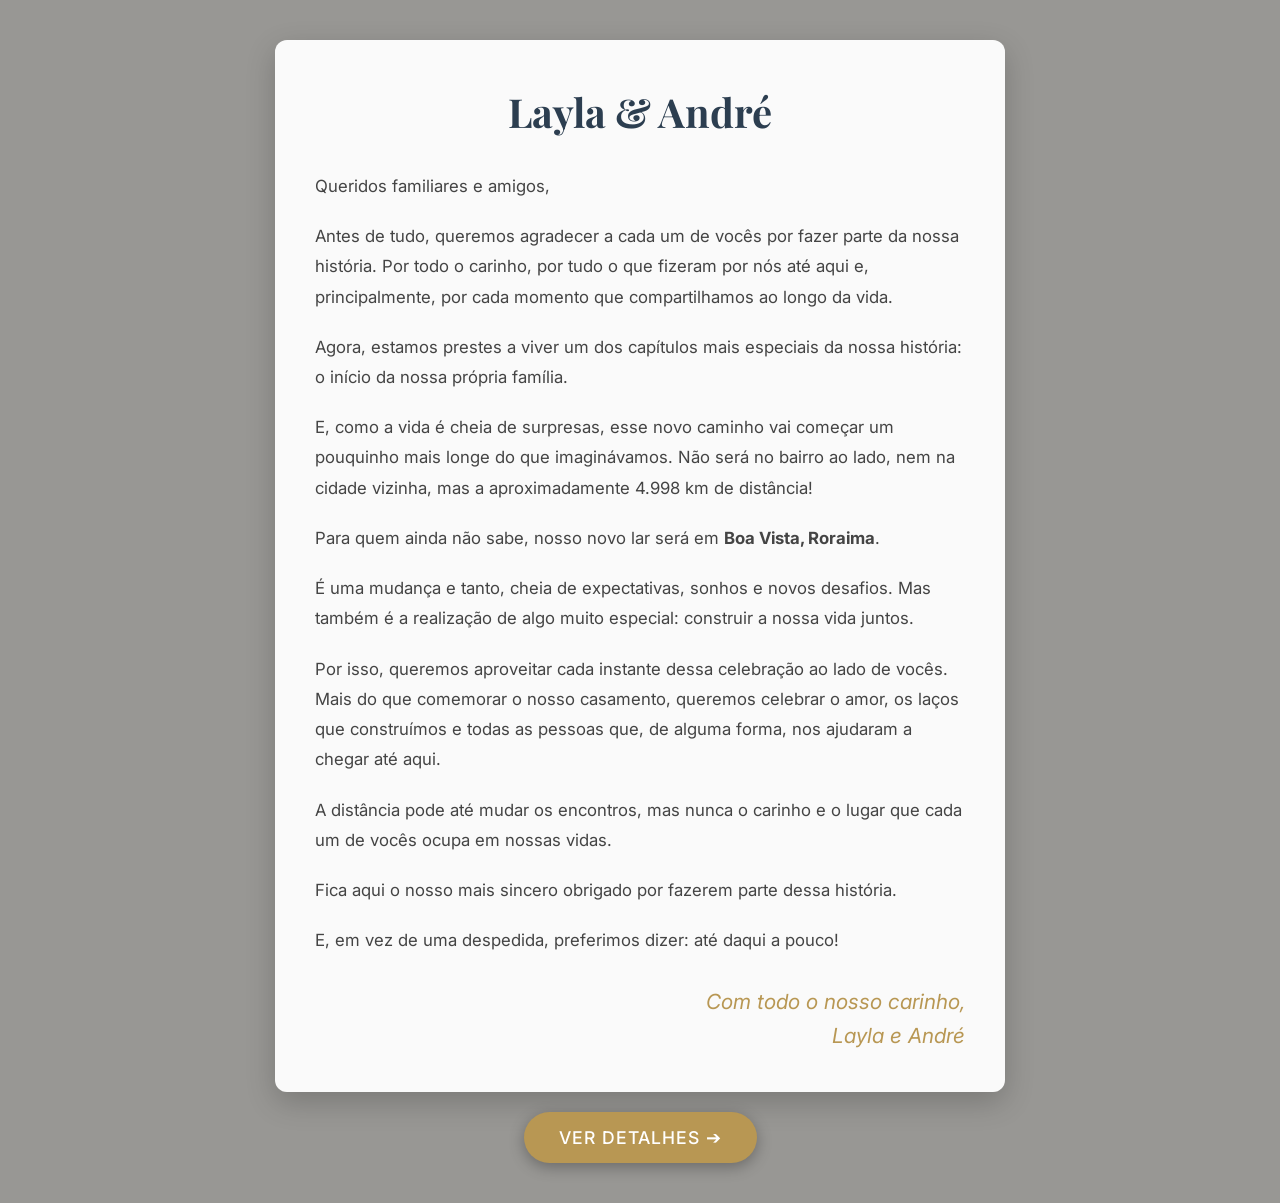
==== index.html @ 6e653dd8 "Update index.html" ====
<!DOCTYPE html>
<html lang="pt-BR">
<head>
    <meta charset="UTF-8">
    <meta name="viewport" content="width=device-width, initial-scale=1.0">
    <title>Layla e André - 16 de Janeiro de 2027</title>
    <link rel="stylesheet" href="style.css">
    <style>
        /* Estilos específicos para a Página de Boas-Vindas / Carta */
        #pagina-carta {
            min-height: 100vh;
            display: flex;
            flex-direction: column;
            justify-content: center;
            align-items: center;
            padding: 40px 20px;
            background: linear-gradient(rgba(0,0,0,0.4), rgba(0,0,0,0.4)), url('img/header-bg.jpg') no-repeat center center/cover;
            color: #fff;
            text-align: center;
        }

        .carta-card {
            background: rgba(255, 255, 255, 0.95);
            color: #333;
            max-width: 650px;
            padding: 40px;
            border-radius: 12px;
            box-shadow: 0 10px 30px rgba(0,0,0,0.2);
            text-align: left;
            margin-bottom: 20px;
        }

        .carta-card h1 {
            font-family: 'Cormorant Garamond', serif;
            text-align: center;
            color: #2c3e50;
            margin-top: 0;
            font-size: 2.5rem;
        }

        .carta-card p {
            line-height: 1.8;
            margin-bottom: 20px;
            font-size: 1.05rem;
            color: #444;
        }

        .assinatura {
            text-align: right;
            font-family: 'Cormorant Garamond', serif;
            font-size: 1.3rem;
            font-style: italic;
            color: #b89753;
            margin-top: 30px;
        }

        .btn-entrar {
            background-color: #b89753;
            color: white;
            border: none;
            padding: 15px 35px;
            border-radius: 30px;
            font-size: 1.1rem;
            font-weight: 500;
            letter-spacing: 1px;
            cursor: pointer;
            box-shadow: 0 4px 15px rgba(0,0,0,0.3);
            transition: all 0.3s ease;
            text-transform: uppercase;
        }

        .btn-entrar:hover {
            background-color: #9f8045;
            transform: translateY(-2px);
        }

        /* Oculta o conteúdo principal até que o botão seja clicado */
        #conteudo-principal {
            display: none;
        }

        /* Estilos adicionais para o Pix Copia e Cola */
        .pix-copia-cola-box {
            background-color: #f7f5f0;
            border: 1px dashed #b89753;
            padding: 8px;
            border-radius: 6px;
            margin: 10px 0;
            word-break: break-all;
            font-family: monospace;
            font-size: 0.8em;
            color: #333;
            max-height: 70px;
            overflow-y: auto;
            text-align: left;
        }
        .btn-copiar {
            background-color: #2e7d32;
            color: white;
            border: none;
            padding: 10px 20px;
            border-radius: 4px;
            cursor: pointer;
            font-weight: 500;
            font-size: 0.95em;
            transition: background 0.3s ease;
            display: inline-flex;
            align-items: center;
            gap: 8px;
            margin-top: 5px;
            width: 100%;
            justify-content: center;
        }
        .btn-copiar:hover {
            background-color: #235d26;
        }
    </style>
</head>
<body>

    <!-- ETAPA 1: PÁGINA DA CARTA / BOAS-VINDAS -->
    <div id="pagina-carta">
        <div class="carta-card">
            <h1>Layla & André</h1>
            <p>Queridos familiares e amigos,</p>
            <p>Antes de tudo, queremos agradecer a cada um de vocês por fazer parte da nossa história. Por todo o carinho, por tudo o que fizeram por nós até aqui e, principalmente, por cada momento que compartilhamos ao longo da vida.</p>
            <p>Agora, estamos prestes a viver um dos capítulos mais especiais da nossa história: o início da nossa própria família.</p>
            <p>E, como a vida é cheia de surpresas, esse novo caminho vai começar um pouquinho mais longe do que imaginávamos. Não será no bairro ao lado, nem na cidade vizinha, mas a aproximadamente 4.998 km de distância!</p>
            <p>Para quem ainda não sabe, nosso novo lar será em <strong>Boa Vista, Roraima</strong>.</p>
            <p>É uma mudança e tanto, cheia de expectativas, sonhos e novos desafios. Mas também é a realização de algo muito especial: construir a nossa vida juntos.</p>
            <p>Por isso, queremos aproveitar cada instante dessa celebração ao lado de vocês. Mais do que comemorar o nosso casamento, queremos celebrar o amor, os laços que construímos e todas as pessoas que, de alguma forma, nos ajudaram a chegar até aqui.</p>
            <p>A distância pode até mudar os encontros, mas nunca o carinho e o lugar que cada um de vocês ocupa em nossas vidas.</p>
            <p>Fica aqui o nosso mais sincero obrigado por fazerem parte dessa história.</p>
            <p>E, em vez de uma despedida, preferimos dizer: até daqui a pouco!</p>
            
            <div class="assinatura">
                Com todo o nosso carinho,<br>
                Layla e André
            </div>
        </div>

        <button class="btn-entrar" onclick="revelarConvite()">
            Ver Detalhes ➔
        </button>
    </div>


    <!-- ETAPA 2: CONTEÚDO PRINCIPAL (Revelado após clicar no botão) -->
    <div id="conteudo-principal">

        <!-- CABEÇALHO -->
        <header>
            <img src="img/monograma.png" alt="Monograma André e Layla" class="monograma">
            <h1>Layla e André</h1>
            <p>A Bênção Nupcial — 16 de Janeiro de 2027</p>
        </header>

        <!-- INFORMAÇÕES DO EVENTO (APENAS CERIMÔNIA) -->
        <section id="informacoes">
            <h2>A Cerimônia</h2>
            <p style="text-align: center; margin-bottom: 30px; color: #555;">Queridos amigos e familiares, é com imensa alegria que convidamos vocês para testemunharem o nosso sim perante o altar.</p>
            
            <div style="display: flex; justify-content: center;">
                <div class="card-local" style="max-width: 500px; width: 100%;">
                    <h3>💍 Cerimônia Religiosa</h3>
                    <p><strong>Local:</strong> Igreja São Sebastião</p>
                    <p><strong>Endereço:</strong> [Endereço Completo da Igreja]</p>
                    <p><strong>Horário:</strong> Dia 16 de janeiro às 14:00 (Sugerimos chegar com 20 min de antecedência)</p>
                    
                    <!-- Botão do Google Maps -->
                    <a href="https://maps.google.com/?q=Igreja+Sao+Sebastiao+Juiz+de+Fora" target="_blank" class="btn-maps">
                        📍 Ver no Google Maps
                    </a>
                </div>
            </div>
        </section>

        <!-- SEÇÃO DA LISTA DE PRESENTES -->
        <section id="presentes">
            <h2>Lista de Presentes</h2>
            <p>Sua presença na nossa cerimônia é o maior presente que poderíamos receber! Mas, se desejar contribuir com os nossos planos, clique em um dos itens abaixo para presentear via PIX:</p>
            
            <!-- GRADE DE PRESENTES -->
            <div class="grid-presentes">
                <div class="card-presente" onclick="abrirModal('Renovação do Noivo', 'qr-50.png', 'R$ 50,00', 'COLE_AQUI_O_COPIA_E_COLA_DE_50')">
                    <span class="emoji-presente">🩲</span>
                    <h4>Renovação do Guarda-roupa do Noivo</h4>
                    <p>Ajuda a não andar mais mulambo.</p>
                    <strong>R$ 50,00</strong>
                </div>

                <div class="card-presente" onclick="abrirModal('Combustível Fitness', 'qr-75.png', 'R$ 75,00', 'COLE_AQUI_O_COPIA_E_COLA_DE_75')">
                    <span class="emoji-presente">🥜</span>
                    <h4>Combustível Fitness</h4>
                    <p>Patrocinar o estoque de Whey e creatina pros noivos.</p>
                    <strong>R$ 75,00</strong>
                </div>

                <div class="card-presente" onclick="abrirModal('Paz Matinal', 'qr-100.png', 'R$ 100,00', 'COLE_AQUI_O_COPIA_E_COLA_DE_100')">
                    <span class="emoji-presente">☕</span>
                    <h4>Paz Matinal</h4>
                    <p>Pó de café excelente para começar bem o dia.</p>
                    <strong>R$ 100,00</strong>
                </div>

                <div class="card-presente" onclick="abrirModal('Manutenção da Armadura', 'qr-150.png', 'R$ 150,00', 'COLE_AQUI_O_COPIA_E_COLA_DE_150')">
                    <span class="emoji-presente">🐟</span>
                    <h4>Comida típica de Boa Vista</h4>
                    <p>Ajudar a pagar um prato de Matrinxã em BV-RR</p>
                    <strong>R$ 150,00</strong>
                </div>

                <div class="card-presente" onclick="abrirModal('Gasolina da Lua de Mel', 'qr-200.png', 'R$ 200,00', 'COLE_AQUI_O_COPIA_E_COLA_DE_200')">
                    <span class="emoji-presente">🚗</span>
                    <h4>Gasolina da Lua de Mel</h4>
                    <p>Um tanque cheio para nossa viagem de carro!</p>
                    <strong>R$ 200,00</strong>
                </div>

                <div class="card-presente" onclick="abrirModal('Equipamentos de Sobrevivência', 'qr-300.png', 'R$ 300,00', 'COLE_AQUI_O_COPIA_E_COLA_DE_300')">
                    <span class="emoji-presente">🎒</span>
                    <h4>Sobrevivência</h4>
                    <p>Investir em equipamentos para nossas trilhas.</p>
                    <strong>R$ 300,00</strong>
                </div>

                <div class="card-presente" onclick="abrirModal('Jantar de Recém-casados', 'qr-400.png', 'R$ 400,00', 'COLE_AQUI_O_COPIA_E_COLA_DE_400')">
                    <span class="emoji-presente">🍷</span>
                    <h4>Jantar Romântico</h4>
                    <p>Prometemos não gastar tudo em comida de rua dessa vez!</p>
                    <strong>R$ 400,00</strong>
                </div>

                <div class="card-presente" onclick="abrirModal('Segurança da Noiva', 'qr-500.png', 'R$ 500,00', 'COLE_AQUI_O_COPIA_E_COLA_DE_500')">
                    <span class="emoji-presente">🏠</span>
                    <h4>Casa nova</h4>
                    <p>Ajudar nas próximas mudanças .</p>
                    <strong>R$ 500,00</strong>
                </div>

                <div class="card-presente" onclick="abrirModal('Fundo do Primeiro Carro', 'qr-750.png', 'R$ 750,00', 'COLE_AQUI_O_COPIA_E_COLA_DE_750')">
                    <span class="emoji-presente">🚘</span>
                    <h4>Primeiro Carro</h4>
                    <p>Ajudinha pra gente se despedir do BlaBlaCar e ClickBus!</p>
                    <strong>R$ 750,00</strong>
                </div>

                <div class="card-presente" onclick="abrirModal('Investidor Anjo', 'qr-1000.png', 'R$ 1.000,00', 'COLE_AQUI_O_COPIA_E_COLA_DE_1000')">
                    <span class="emoji-presente">👼</span>
                    <h4>Investidor Anjo</h4>
                    <p>Ajuda direta na faculdade dos filhos</p>
                    <strong>R$ 1.000,00</strong>
                </div>
            </div>
        </section>

        <!-- JANELA FLUTUANTE DO QR CODE E PIX COPIA E COLA -->
        <div id="modal-presente" class="modal-overlay">
            <div class="modal-content" style="max-width: 400px; text-align: center;">
                <span class="fechar-modal" onclick="fecharModal()">&times;</span>
                <h3 id="modal-titulo" style="color: #4a4238; margin-top: 0;">Título</h3>
                <p style="font-size: 0.95em; color: #555;">Muito obrigado por nos presentear! ❤️</p>
                
                <!-- QR Code -->
                <img id="modal-img-qr" src="" alt="QR Code Pix" width="150" style="margin: 5px 0; border-radius: 8px;">
                <p style="font-size: 1.1em; color: #2e7d32; margin: 5px 0;"><strong>Valor: <span id="modal-valor"></span></strong></p>
                
                <hr style="border: 0; border-top: 1px solid #eee; margin: 10px 0;">
                
                <!-- Código Pix Copia e Cola específico do item -->
                <p style="font-size: 0.85em; color: #666; margin-bottom: 3px;">Está pelo celular? Copie o código Pix abaixo:</p>
                <div class="pix-copia-cola-box" id="texto-pix"></div>
                
                <button class="btn-copiar" onclick="copiarChavePix()">
                    📋 Copiar Código Pix
                </button>
                <p id="aviso-copiado" style="font-size: 0.8em; color: #2e7d32; margin-top: 5px; display: none;">✔ Código Pix copiado com sucesso!</p>
            </div>
        </div>

    </div>

    <!-- SCRIPTS -->
    <script>
        function revelarConvite() {
            // Esconde a carta com uma transição e mostra o conteúdo do site
            document.getElementById('pagina-carta').style.display = 'none';
            document.getElementById('conteudo-principal').style.display = 'block';
            window.scrollTo({ top: 0, behavior: 'smooth' });
        }

        function abrirModal(titulo, imagemQr, valor, copiaECola) {
            document.getElementById('modal-titulo').innerText = titulo;
            document.getElementById('modal-img-qr').src = 'img/' + imagemQr;
            document.getElementById('modal-valor').innerText = valor;
            document.getElementById('texto-pix').innerText = copiaECola;
            document.getElementById('modal-presente').style.display = 'flex';
            document.getElementById('aviso-copiado').style.display = 'none';
        }

        function fecharModal() {
            document.getElementById('modal-presente').style.display = 'none';
        }

        function copiarChavePix() {
            const textoPix = document.getElementById('texto-pix').innerText;
            navigator.clipboard.writeText(textoPix).then(() => {
                const aviso = document.getElementById('aviso-copiado');
                aviso.style.display = 'block';
                setTimeout(() => {
                    aviso.style.display = 'none';
                }, 3000);
            }).catch(err => {
                alert('Erro ao copiar o código. Tente selecionar manualmente.');
            });
        }

        // Efeito de transição fluida ao rolar a página
        document.addEventListener("DOMContentLoaded", function() {
            const sections = document.querySelectorAll("section");

            const observer = new IntersectionObserver(function(entries, observer) {
                entries.forEach(entry => {
                    if (entry.isIntersecting) {
                        entry.target.classList.add("visivel");
                    }
                });
            }, {
                threshold: 0.15 
            });

            sections.forEach(section => {
                observer.observe(section);
            });
        });
    </script>
</body>
</html>
---- style.css ----
@import url('https://fonts.googleapis.com/css2?family=Playfair+Display:ital,wght@0,400;0,600;0,700;1,400&family=Inter:wght@300;400;500&display=swap');

* {
    font-family: 'Inter', sans-serif !important;
}

h1, h2, h3, h4, .card-presente h4 {
    font-family: 'Playfair Display', serif !important;
}

html {
    scroll-behavior: smooth;
}

body {
    background-color: #fdfbf7;
    color: #4a4238;
    margin: 0;
    padding: 0;
    line-height: 1.6;
    overflow-x: hidden;
}

.monograma {
    max-width: 210px;
    height: auto;
    margin-bottom: 20px;
    filter: drop-shadow(0 8px 16px rgba(74, 66, 56, 0.18));
    transition: transform 0.3s ease;
}

.monograma:hover {
    transform: scale(1.03);
}

header {
    text-align: center;
    padding: 70px 20px;
    background-color: #f3ece1;
    border-bottom: 3px solid #e2d8c8;
}

header h1 {
    font-weight: 600;
    font-size: 2.6em;
    letter-spacing: 1px;
    margin-bottom: 5px;
    color: #4a4238;
}

header p {
    font-weight: 300;
    color: #776e62;
    font-size: 1.15em;
}

/* SEÇÕES COM ANIMAÇÃO FLUIDA */
section {
    max-width: 600px;
    margin: 40px auto;
    background: #ffffff;
    padding: 35px;
    border-radius: 16px;
    box-shadow: 0 10px 30px rgba(0,0,0,0.04);
    border: 1px solid #f0e6d8;
    
    opacity: 0;
    transform: translateY(40px);
    transition: opacity 1s cubic-bezier(0.16, 1, 0.3, 1), transform 1s cubic-bezier(0.16, 1, 0.3, 1);
}

section.visivel {
    opacity: 1;
    transform: translateY(0);
}

section h2 {
    font-weight: 600;
    font-size: 1.6em;
    color: #4a4238;
    margin-bottom: 20px;
    text-align: center;
}

input[type="text"], input[type="number"] {
    width: 100%;
    padding: 12px;
    border: 1px solid #e2d8c8;
    border-radius: 8px;
    background-color: #faf8f5;
    font-size: 1em;
    box-sizing: border-box;
    margin-top: 5px;
    margin-bottom: 15px;
}

input:focus {
    outline: none;
    border-color: #4a4238;
}

button[type="submit"] {
    width: 100%;
    background-color: #4a4238;
    color: white;
    border: none;
    padding: 14px;
    font-size: 1em;
    font-weight: 500;
    border-radius: 8px;
    cursor: pointer;
    transition: background-color 0.3s, transform 0.2s;
}

button[type="submit"]:hover {
    background-color: #383129;
    transform: translateY(-1px);
}

/* GRADE DE PRESENTES */
.grid-presentes {
    display: grid;
    grid-template-columns: repeat(auto-fit, minmax(240px, 1fr));
    gap: 15px;
    margin-top: 20px;
}

.card-presente {
    background-color: #ffffff;
    border: 1px solid #e2d8c8;
    border-radius: 12px;
    padding: 20px;
    cursor: pointer;
    transition: all 0.4s cubic-bezier(0.16, 1, 0.3, 1);
    box-shadow: 0 2px 8px rgba(0,0,0,0.02);
    text-align: left;
}

.card-presente:hover {
    transform: translateY(-5px);
    box-shadow: 0 12px 25px rgba(0,0,0,0.08);
    border-color: #4a4238;
}

.emoji-presente {
    font-size: 2.2em;
    display: block;
    margin-bottom: 8px;
}

.card-presente h4 {
    margin: 0 0 5px 0;
    font-size: 1.15em;
    font-weight: 600;
    color: #4a4238;
}

.card-presente p {
    font-size: 0.85em;
    font-weight: 300;
    color: #666;
    margin-bottom: 12px;
}

.card-presente strong {
    color: #2e7d32;
    font-size: 1em;
    font-weight: 600;
}

/* JANELA FLUTUANTE (MODAL) CORRIGIDA E CENTRALIZADA */
.modal-overlay {
    display: none;
    position: fixed;
    z-index: 99999;
    left: 0;
    top: 0;
    width: 100vw;
    height: 100vh;
    background-color: rgba(0, 0, 0, 0.65);
    backdrop-filter: blur(5px);
    -webkit-backdrop-filter: blur(5px);
    
    justify-content: center;
    align-items: center;
    padding: 15px;
    box-sizing: border-box;
    overflow-y: auto;
}

.modal-content {
    background-color: #fff;
    padding: 25px 20px;
    border-radius: 16px;
    text-align: center;
    width: 100%;
    max-width: 340px;
    position: relative;
    box-shadow: 0 25px 50px rgba(0, 0, 0, 0.25);
    
    max-height: 85vh;
    overflow-y: auto;
    margin: auto;
    
    animation: surgirModal 0.3s cubic-bezier(0.16, 1, 0.3, 1) forwards;
}

@keyframes surgirModal {
    from {
        opacity: 0;
        transform: scale(0.92) translateY(10px);
    }
    to {
        opacity: 1;
        transform: scale(1) translateY(0);
    }
}

.fechar-modal {
    position: absolute;
    top: 12px;
    right: 15px;
    font-size: 1.4em;
    font-weight: 400;
    color: #888;
    cursor: pointer;
    padding: 5px;
    line-height: 1;
}

.fechar-modal:hover {
    color: #111;
}

/* =========================================
   ESTILO DOS BLOCOS DE LOCALIZAÇÃO (MAPS)
   ========================================= */
.grid-locais {
    display: grid;
    grid-template-columns: repeat(auto-fit, minmax(240px, 1fr));
    gap: 20px;
    margin-top: 20px;
}

.card-local {
    background-color: #faf8f5;
    border: 1px solid #e2d8c8;
    border-radius: 12px;
    padding: 22px;
    text-align: left;
    box-shadow: 0 2px 6px rgba(0,0,0,0.02);
    display: flex;
    flex-direction: column;
    justify-content: space-between;
}

.card-local h3 {
    font-family: 'Playfair Display', serif !important;
    font-size: 1.25em;
    color: #4a4238;
    margin-top: 0;
    margin-bottom: 12px;
    border-bottom: 1px solid #e2d8c8;
    padding-bottom: 8px;
}

.card-local p {
    font-size: 0.9em;
    color: #555;
    margin: 6px 0;
}

/* Estilo do botão de direções do Maps */
.btn-maps {
    display: inline-block;
    margin-top: 15px;
    background-color: #4a4238;
    color: #ffffff;
    text-align: center;
    padding: 10px 15px;
    font-size: 0.9em;
    font-weight: 500;
    text-decoration: none;
    border-radius: 8px;
    transition: background-color 0.3s, transform 0.2s;
}

.btn-maps:hover {
    background-color: #383129;
    transform: translateY(-1px);
}
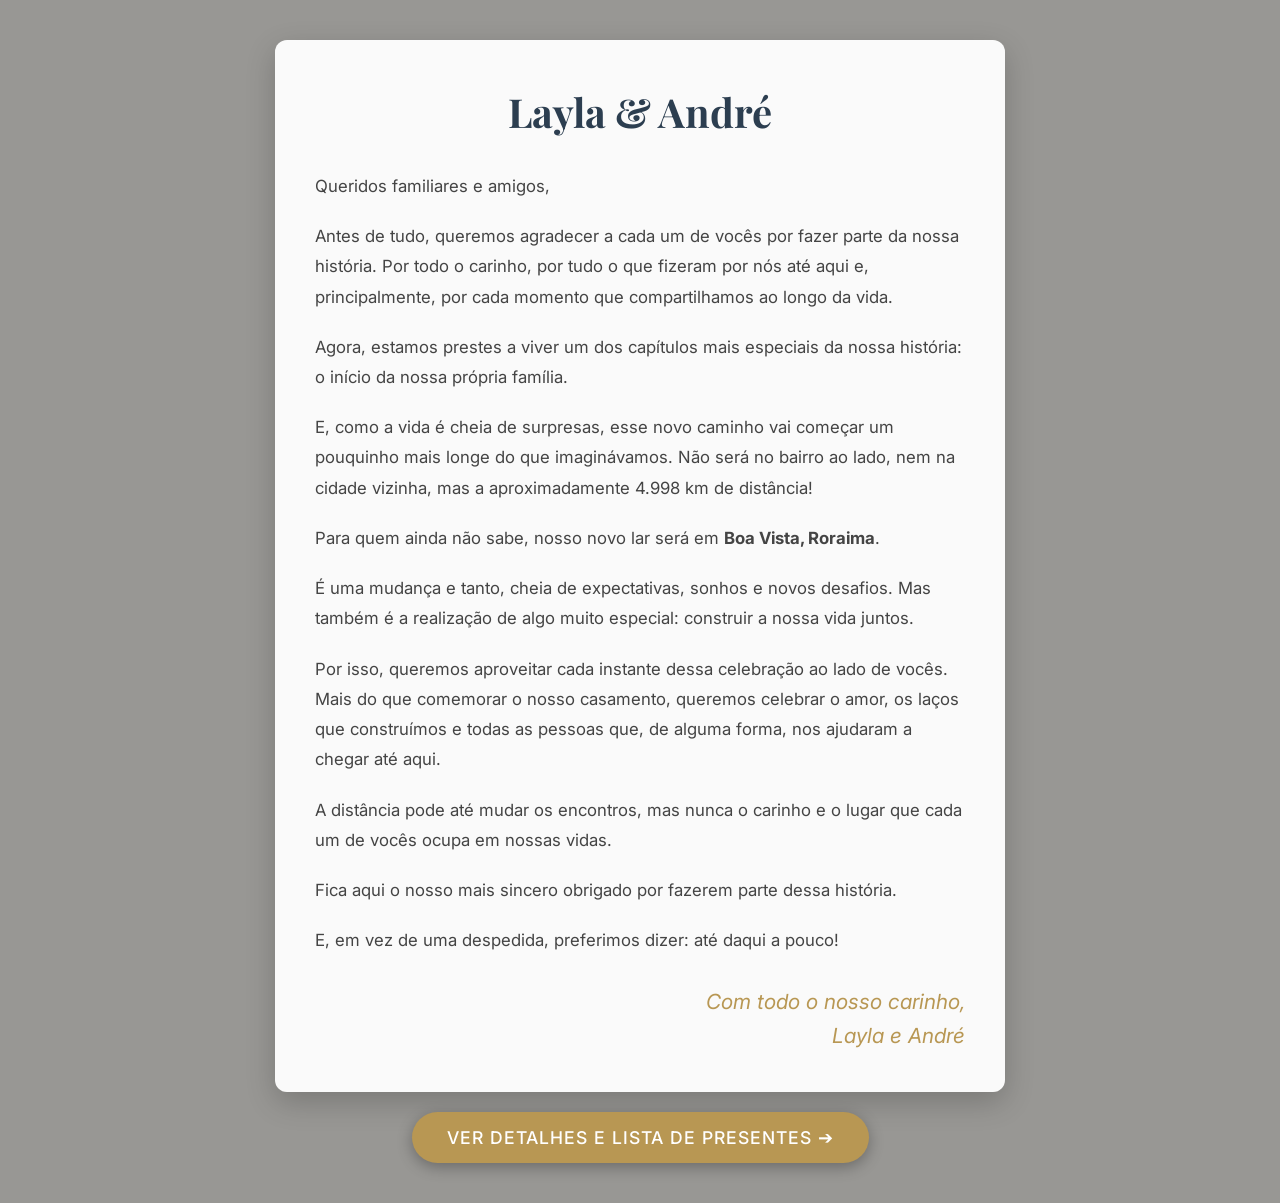
==== commit cdf4f3e5: "Update index.html" ====
--- a/index.html
+++ b/index.html
@@ -140,7 +140,7 @@
         </div>
 
         <button class="btn-entrar" onclick="revelarConvite()">
-            Ver Detalhes ➔
+            Ver Detalhes e Lista de Presentes ➔
         </button>
     </div>
 
@@ -189,63 +189,63 @@
                     <strong>R$ 50,00</strong>
                 </div>
 
-                <div class="card-presente" onclick="abrirModal('Combustível Fitness', 'qr-75.png', 'R$ 75,00', 'COLE_AQUI_O_COPIA_E_COLA_DE_75')">
+                <div class="card-presente" onclick="abrirModal('Combustível Fitness', 'qr-75.png', 'R$ 75,00', '00020101021226740014BR.GOV.BCB.PIX0126acnascimento2010@gmail.com0222Pagamento acnascimento520400005303986540575.005802BR5925ANDRE CARDOZO DO NASCIMEN6012JUIZ DE FORA62290525QRCCzbhcBrjyyV6ghL4CuPtSO6304D441')">
                     <span class="emoji-presente">🥜</span>
                     <h4>Combustível Fitness</h4>
                     <p>Patrocinar o estoque de Whey e creatina pros noivos.</p>
                     <strong>R$ 75,00</strong>
                 </div>
 
-                <div class="card-presente" onclick="abrirModal('Paz Matinal', 'qr-100.png', 'R$ 100,00', 'COLE_AQUI_O_COPIA_E_COLA_DE_100')">
+                <div class="card-presente" onclick="abrirModal('Paz Matinal', 'qr-100.png', 'R$ 100,00', '00020101021226740014BR.GOV.BCB.PIX0126acnascimento2010@gmail.com0222Pagamento acnascimento5204000053039865406100.005802BR5925ANDRE CARDOZO DO NASCIMEN6012JUIZ DE FORA62290525QRCCSbztF8o6ycSG9rluqnuFu6304B1A3')">
                     <span class="emoji-presente">☕</span>
                     <h4>Paz Matinal</h4>
                     <p>Pó de café excelente para começar bem o dia.</p>
                     <strong>R$ 100,00</strong>
                 </div>
 
-                <div class="card-presente" onclick="abrirModal('Manutenção da Armadura', 'qr-150.png', 'R$ 150,00', 'COLE_AQUI_O_COPIA_E_COLA_DE_150')">
+                <div class="card-presente" onclick="abrirModal('Manutenção da Armadura', 'qr-150.png', 'R$ 150,00', '00020101021226740014BR.GOV.BCB.PIX0126acnascimento2010@gmail.com0222Pagamento acnascimento5204000053039865406150.005802BR5925ANDRE CARDOZO DO NASCIMEN6012JUIZ DE FORA62290525QRCCHXlioe3TQ0HG47uGfuFfj63048073')">
                     <span class="emoji-presente">🐟</span>
                     <h4>Comida típica de Boa Vista</h4>
                     <p>Ajudar a pagar um prato de Matrinxã em BV-RR</p>
                     <strong>R$ 150,00</strong>
                 </div>
 
-                <div class="card-presente" onclick="abrirModal('Gasolina da Lua de Mel', 'qr-200.png', 'R$ 200,00', 'COLE_AQUI_O_COPIA_E_COLA_DE_200')">
+                <div class="card-presente" onclick="abrirModal('Gasolina da Lua de Mel', 'qr-200.png', 'R$ 200,00', '00020101021226740014BR.GOV.BCB.PIX0126acnascimento2010@gmail.com0222Pagamento acnascimento5204000053039865406200.005802BR5925ANDRE CARDOZO DO NASCIMEN6012JUIZ DE FORA62290525QRCCfGahlIFvUMZmXkhf1q5cn63048022')">
                     <span class="emoji-presente">🚗</span>
                     <h4>Gasolina da Lua de Mel</h4>
                     <p>Um tanque cheio para nossa viagem de carro!</p>
                     <strong>R$ 200,00</strong>
                 </div>
 
-                <div class="card-presente" onclick="abrirModal('Equipamentos de Sobrevivência', 'qr-300.png', 'R$ 300,00', 'COLE_AQUI_O_COPIA_E_COLA_DE_300')">
+                <div class="card-presente" onclick="abrirModal('Equipamentos de Sobrevivência', 'qr-300.png', 'R$ 300,00', '00020101021226740014BR.GOV.BCB.PIX0126acnascimento2010@gmail.com0222Pagamento acnascimento5204000053039865406300.005802BR5925ANDRE CARDOZO DO NASCIMEN6012JUIZ DE FORA62290525QRCCLaafGj1c4i1E0Jf9GZv7y6304F285')">
                     <span class="emoji-presente">🎒</span>
                     <h4>Sobrevivência</h4>
                     <p>Investir em equipamentos para nossas trilhas.</p>
                     <strong>R$ 300,00</strong>
                 </div>
 
-                <div class="card-presente" onclick="abrirModal('Jantar de Recém-casados', 'qr-400.png', 'R$ 400,00', 'COLE_AQUI_O_COPIA_E_COLA_DE_400')">
+                <div class="card-presente" onclick="abrirModal('Jantar de Recém-casados', 'qr-400.png', 'R$ 400,00', '00020101021226740014BR.GOV.BCB.PIX0126acnascimento2010@gmail.com0222Pagamento acnascimento5204000053039865406400.005802BR5925ANDRE CARDOZO DO NASCIMEN6012JUIZ DE FORA62290525QRCCqCvkHiY50wBklSogMLdP56304E078')">
                     <span class="emoji-presente">🍷</span>
                     <h4>Jantar Romântico</h4>
                     <p>Prometemos não gastar tudo em comida de rua dessa vez!</p>
                     <strong>R$ 400,00</strong>
                 </div>
 
-                <div class="card-presente" onclick="abrirModal('Segurança da Noiva', 'qr-500.png', 'R$ 500,00', 'COLE_AQUI_O_COPIA_E_COLA_DE_500')">
+                <div class="card-presente" onclick="abrirModal('Segurança da Noiva', 'qr-500.png', 'R$ 500,00', '00020101021226740014BR.GOV.BCB.PIX0126acnascimento2010@gmail.com0222Pagamento acnascimento5204000053039865406500.005802BR5925ANDRE CARDOZO DO NASCIMEN6012JUIZ DE FORA62290525QRCCrEB8v54b62D9iiFxdQjaj630459CE')">
                     <span class="emoji-presente">🏠</span>
                     <h4>Casa nova</h4>
                     <p>Ajudar nas próximas mudanças .</p>
                     <strong>R$ 500,00</strong>
                 </div>
 
-                <div class="card-presente" onclick="abrirModal('Fundo do Primeiro Carro', 'qr-750.png', 'R$ 750,00', 'COLE_AQUI_O_COPIA_E_COLA_DE_750')">
+                <div class="card-presente" onclick="abrirModal('Fundo do Primeiro Carro', 'qr-750.png', 'R$ 750,00', '00020101021226740014BR.GOV.BCB.PIX0126acnascimento2010@gmail.com0222Pagamento acnascimento5204000053039865406750.005802BR5925ANDRE CARDOZO DO NASCIMEN6012JUIZ DE FORA62290525QRCCTcpaPPyv3vju2Gs0iDv476304F270')">
                     <span class="emoji-presente">🚘</span>
                     <h4>Primeiro Carro</h4>
                     <p>Ajudinha pra gente se despedir do BlaBlaCar e ClickBus!</p>
                     <strong>R$ 750,00</strong>
                 </div>
 
-                <div class="card-presente" onclick="abrirModal('Investidor Anjo', 'qr-1000.png', 'R$ 1.000,00', 'COLE_AQUI_O_COPIA_E_COLA_DE_1000')">
+                <div class="card-presente" onclick="abrirModal('Investidor Anjo', 'qr-1000.png', 'R$ 1.000,00', '00020101021226740014BR.GOV.BCB.PIX0126acnascimento2010@gmail.com0222Pagamento acnascimento52040000530398654071000.005802BR5925ANDRE CARDOZO DO NASCIMEN6012JUIZ DE FORA62290525QRCCPCsJjJ4HS8RSOKpC414J76304448E')">
                     <span class="emoji-presente">👼</span>
                     <h4>Investidor Anjo</h4>
                     <p>Ajuda direta na faculdade dos filhos</p>
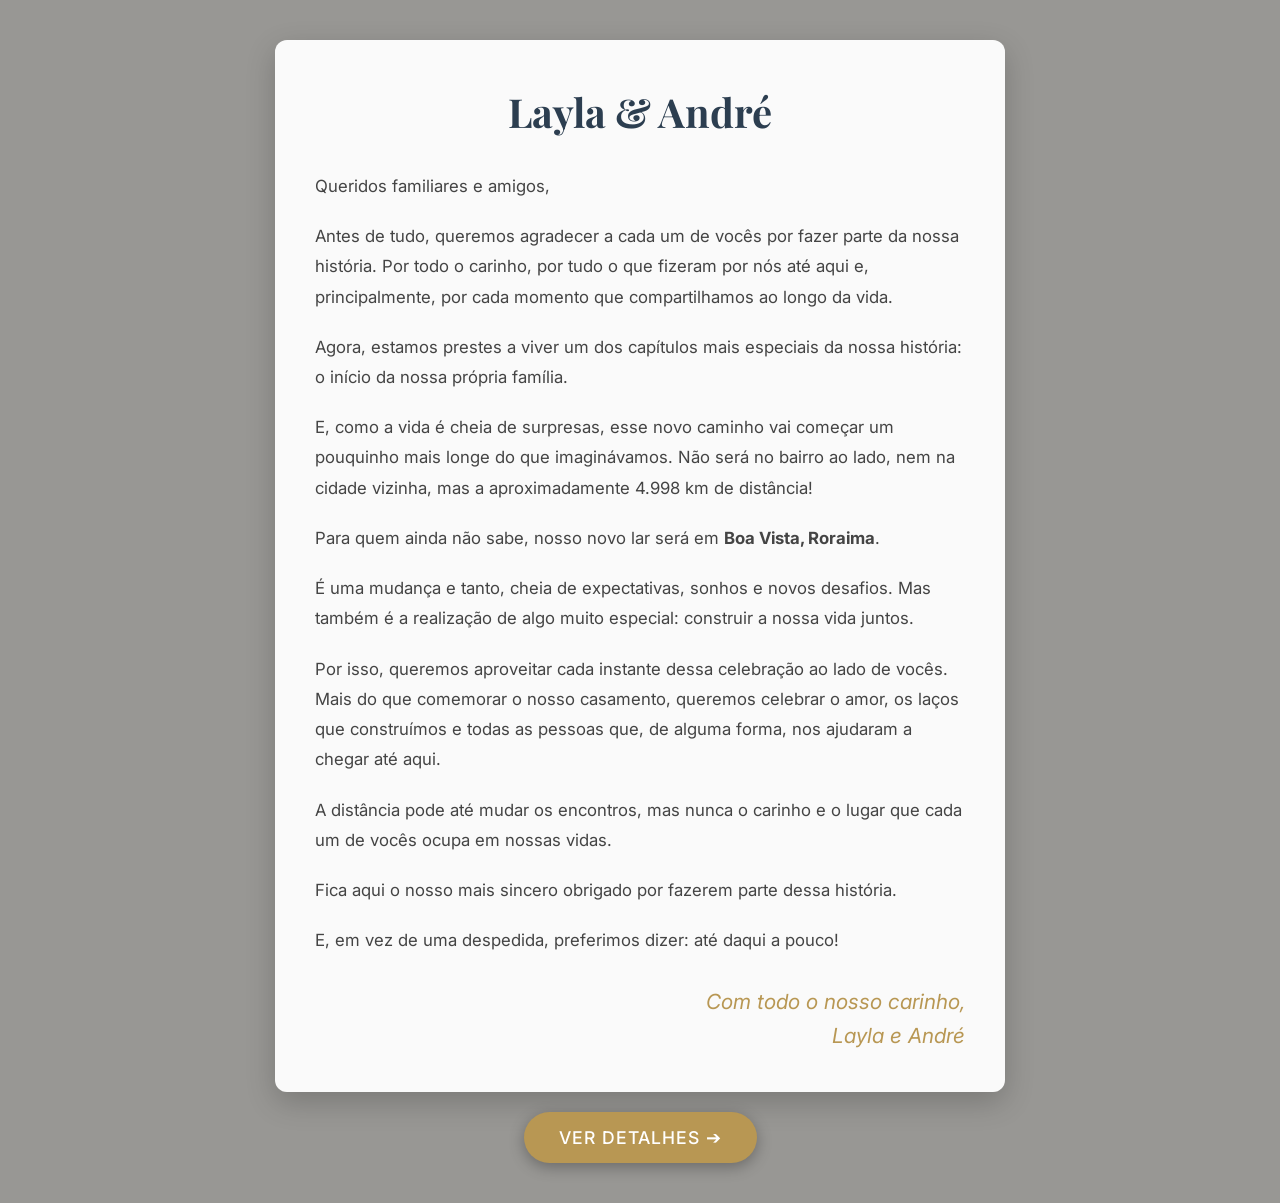
==== commit 48900ccb: "Update index.html" ====
--- a/index.html
+++ b/index.html
@@ -1,338 +1,336 @@
 <!DOCTYPE html>
 <html lang="pt-BR">
 <head>
-    <meta charset="UTF-8">
-    <meta name="viewport" content="width=device-width, initial-scale=1.0">
-    <title>Layla e André - 16 de Janeiro de 2027</title>
-    <link rel="stylesheet" href="style.css">
-    <style>
-        /* Estilos específicos para a Página de Boas-Vindas / Carta */
-        #pagina-carta {
-            min-height: 100vh;
-            display: flex;
-            flex-direction: column;
-            justify-content: center;
-            align-items: center;
-            padding: 40px 20px;
-            background: linear-gradient(rgba(0,0,0,0.4), rgba(0,0,0,0.4)), url('img/header-bg.jpg') no-repeat center center/cover;
-            color: #fff;
-            text-align: center;
-        }
-
-        .carta-card {
-            background: rgba(255, 255, 255, 0.95);
-            color: #333;
-            max-width: 650px;
-            padding: 40px;
-            border-radius: 12px;
-            box-shadow: 0 10px 30px rgba(0,0,0,0.2);
-            text-align: left;
-            margin-bottom: 20px;
-        }
-
-        .carta-card h1 {
-            font-family: 'Cormorant Garamond', serif;
-            text-align: center;
-            color: #2c3e50;
-            margin-top: 0;
-            font-size: 2.5rem;
-        }
-
-        .carta-card p {
-            line-height: 1.8;
-            margin-bottom: 20px;
-            font-size: 1.05rem;
-            color: #444;
-        }
-
-        .assinatura {
-            text-align: right;
-            font-family: 'Cormorant Garamond', serif;
-            font-size: 1.3rem;
-            font-style: italic;
-            color: #b89753;
-            margin-top: 30px;
-        }
-
-        .btn-entrar {
-            background-color: #b89753;
-            color: white;
-            border: none;
-            padding: 15px 35px;
-            border-radius: 30px;
-            font-size: 1.1rem;
-            font-weight: 500;
-            letter-spacing: 1px;
-            cursor: pointer;
-            box-shadow: 0 4px 15px rgba(0,0,0,0.3);
-            transition: all 0.3s ease;
-            text-transform: uppercase;
-        }
-
-        .btn-entrar:hover {
-            background-color: #9f8045;
-            transform: translateY(-2px);
-        }
-
-        /* Oculta o conteúdo principal até que o botão seja clicado */
-        #conteudo-principal {
-            display: none;
-        }
-
-        /* Estilos adicionais para o Pix Copia e Cola */
-        .pix-copia-cola-box {
-            background-color: #f7f5f0;
-            border: 1px dashed #b89753;
-            padding: 8px;
-            border-radius: 6px;
-            margin: 10px 0;
-            word-break: break-all;
-            font-family: monospace;
-            font-size: 0.8em;
-            color: #333;
-            max-height: 70px;
-            overflow-y: auto;
-            text-align: left;
-        }
-        .btn-copiar {
-            background-color: #2e7d32;
-            color: white;
-            border: none;
-            padding: 10px 20px;
-            border-radius: 4px;
-            cursor: pointer;
-            font-weight: 500;
-            font-size: 0.95em;
-            transition: background 0.3s ease;
-            display: inline-flex;
-            align-items: center;
-            gap: 8px;
-            margin-top: 5px;
-            width: 100%;
-            justify-content: center;
-        }
-        .btn-copiar:hover {
-            background-color: #235d26;
-        }
-    </style>
+<meta charset="UTF-8">
+<meta name="viewport" content="width=device-width, initial-scale=1.0">
+<title>Layla e André - 16 de Janeiro de 2027</title>
+<link rel="stylesheet" href="style.css">
+<style>
+/* Estilos específicos para a Página de Boas-Vindas / Carta */
+#pagina-carta {
+    min-height: 100vh;
+    display: flex;
+    flex-direction: column;
+    justify-content: center;
+    align-items: center;
+    padding: 40px 20px;
+    background: linear-gradient(rgba(0,0,0,0.4), rgba(0,0,0,0.4)), url('img/header-bg.jpg') no-repeat center center/cover;
+    color: #fff;
+    text-align: center;
+}
+
+.carta-card {
+    background: rgba(255, 255, 255, 0.95);
+    color: #333;
+    max-width: 650px;
+    padding: 40px;
+    border-radius: 12px;
+    box-shadow: 0 10px 30px rgba(0,0,0,0.2);
+    text-align: left;
+    margin-bottom: 20px;
+}
+
+.carta-card h1 {
+    font-family: 'Cormorant Garamond', serif;
+    text-align: center;
+    color: #2c3e50;
+    margin-top: 0;
+    font-size: 2.5rem;
+}
+
+.carta-card p {
+    line-height: 1.8;
+    margin-bottom: 20px;
+    font-size: 1.05rem;
+    color: #444;
+}
+
+.assinatura {
+    text-align: right;
+    font-family: 'Cormorant Garamond', serif;
+    font-size: 1.3rem;
+    font-style: italic;
+    color: #b89753;
+    margin-top: 30px;
+}
+
+.btn-entrar {
+    background-color: #b89753;
+    color: white;
+    border: none;
+    padding: 15px 35px;
+    border-radius: 30px;
+    font-size: 1.1rem;
+    font-weight: 500;
+    letter-spacing: 1px;
+    cursor: pointer;
+    box-shadow: 0 4px 15px rgba(0,0,0,0.3);
+    transition: all 0.3s ease;
+    text-transform: uppercase;
+}
+
+.btn-entrar:hover {
+    background-color: #9f8045;
+    transform: translateY(-2px);
+}
+
+/* Oculta o conteúdo principal até que o botão seja clicado */
+#conteudo-principal {
+    display: none;
+}
+
+/* Estilos adicionais para o botão e caixa de Pix copia e cola */
+.pix-copia-cola-box {
+    background-color: #f7f5f0;
+    border: 1px dashed #b89753;
+    padding: 8px;
+    border-radius: 6px;
+    margin: 10px 0;
+    word-break: break-all;
+    font-family: monospace;
+    font-size: 0.8em;
+    color: #333;
+    max-height: 70px;
+    overflow-y: auto;
+    text-align: left;
+}
+.btn-copiar {
+    background-color: #2e7d32;
+    color: white;
+    border: none;
+    padding: 10px 20px;
+    border-radius: 4px;
+    cursor: pointer;
+    font-weight: 500;
+    font-size: 0.95em;
+    transition: background 0.3s ease;
+    display: inline-flex;
+    align-items: center;
+    gap: 8px;
+    margin-top: 5px;
+    width: 100%;
+    justify-content: center;
+}
+.btn-copiar:hover {
+    background-color: #235d26;
+}
+</style>
 </head>
 <body>
 
-    <!-- ETAPA 1: PÁGINA DA CARTA / BOAS-VINDAS -->
-    <div id="pagina-carta">
-        <div class="carta-card">
-            <h1>Layla & André</h1>
-            <p>Queridos familiares e amigos,</p>
-            <p>Antes de tudo, queremos agradecer a cada um de vocês por fazer parte da nossa história. Por todo o carinho, por tudo o que fizeram por nós até aqui e, principalmente, por cada momento que compartilhamos ao longo da vida.</p>
-            <p>Agora, estamos prestes a viver um dos capítulos mais especiais da nossa história: o início da nossa própria família.</p>
-            <p>E, como a vida é cheia de surpresas, esse novo caminho vai começar um pouquinho mais longe do que imaginávamos. Não será no bairro ao lado, nem na cidade vizinha, mas a aproximadamente 4.998 km de distância!</p>
-            <p>Para quem ainda não sabe, nosso novo lar será em <strong>Boa Vista, Roraima</strong>.</p>
-            <p>É uma mudança e tanto, cheia de expectativas, sonhos e novos desafios. Mas também é a realização de algo muito especial: construir a nossa vida juntos.</p>
-            <p>Por isso, queremos aproveitar cada instante dessa celebração ao lado de vocês. Mais do que comemorar o nosso casamento, queremos celebrar o amor, os laços que construímos e todas as pessoas que, de alguma forma, nos ajudaram a chegar até aqui.</p>
-            <p>A distância pode até mudar os encontros, mas nunca o carinho e o lugar que cada um de vocês ocupa em nossas vidas.</p>
-            <p>Fica aqui o nosso mais sincero obrigado por fazerem parte dessa história.</p>
-            <p>E, em vez de uma despedida, preferimos dizer: até daqui a pouco!</p>
-            
-            <div class="assinatura">
-                Com todo o nosso carinho,<br>
-                Layla e André
-            </div>
+<!-- ETAPA 1: PÁGINA DA CARTA / BOAS-VINDAS -->
+<div id="pagina-carta">
+    <div class="carta-card">
+        <h1>Layla & André</h1>
+        <p>Queridos familiares e amigos,</p>
+        <p>Antes de tudo, queremos agradecer a cada um de vocês por fazer parte da nossa história. Por todo o carinho, por tudo o que fizeram por nós até aqui e, principalmente, por cada momento que compartilhamos ao longo da vida.</p>
+        <p>Agora, estamos prestes a viver um dos capítulos mais especiais da nossa história: o início da nossa própria família.</p>
+        <p>E, como a vida é cheia de surpresas, esse novo caminho vai começar um pouquinho mais longe do que imaginávamos. Não será no bairro ao lado, nem na cidade vizinha, mas a aproximadamente 4.998 km de distância!</p>
+        <p>Para quem ainda não sabe, nosso novo lar será em <strong>Boa Vista, Roraima</strong>.</p>
+        <p>É uma mudança e tanto, cheia de expectativas, sonhos e novos desafios. Mas também é a realização de algo muito especial: construir a nossa vida juntos.</p>
+        <p>Por isso, queremos aproveitar cada instante dessa celebração ao lado de vocês. Mais do que comemorar o nosso casamento, queremos celebrar o amor, os laços que construímos e todas as pessoas que, de alguma forma, nos ajudaram a chegar até aqui.</p>
+        <p>A distância pode até mudar os encontros, mas nunca o carinho e o lugar que cada um de vocês ocupa em nossas vidas.</p>
+        <p>Fica aqui o nosso mais sincero obrigado por fazerem parte dessa história.</p>
+        <p>E, em vez de uma despedida, preferimos dizer: até daqui a pouco!</p>
+        
+        <div class="assinatura">
+            Com todo o nosso carinho,<br>
+            Layla e André
         </div>
-
-        <button class="btn-entrar" onclick="revelarConvite()">
-            Ver Detalhes e Lista de Presentes ➔
-        </button>
-    </div>
-
-
-    <!-- ETAPA 2: CONTEÚDO PRINCIPAL (Revelado após clicar no botão) -->
-    <div id="conteudo-principal">
-
-        <!-- CABEÇALHO -->
-        <header>
-            <img src="img/monograma.png" alt="Monograma André e Layla" class="monograma">
-            <h1>Layla e André</h1>
-            <p>A Bênção Nupcial — 16 de Janeiro de 2027</p>
-        </header>
-
-        <!-- INFORMAÇÕES DO EVENTO (APENAS CERIMÔNIA) -->
-        <section id="informacoes">
-            <h2>A Cerimônia</h2>
-            <p style="text-align: center; margin-bottom: 30px; color: #555;">Queridos amigos e familiares, é com imensa alegria que convidamos vocês para testemunharem o nosso sim perante o altar.</p>
-            
-            <div style="display: flex; justify-content: center;">
-                <div class="card-local" style="max-width: 500px; width: 100%;">
-                    <h3>💍 Cerimônia Religiosa</h3>
-                    <p><strong>Local:</strong> Igreja São Sebastião</p>
-                    <p><strong>Endereço:</strong> [Endereço Completo da Igreja]</p>
-                    <p><strong>Horário:</strong> Dia 16 de janeiro às 14:00 (Sugerimos chegar com 20 min de antecedência)</p>
-                    
-                    <!-- Botão do Google Maps -->
-                    <a href="https://maps.google.com/?q=Igreja+Sao+Sebastiao+Juiz+de+Fora" target="_blank" class="btn-maps">
-                        📍 Ver no Google Maps
-                    </a>
-                </div>
-            </div>
-        </section>
-
-        <!-- SEÇÃO DA LISTA DE PRESENTES -->
-        <section id="presentes">
-            <h2>Lista de Presentes</h2>
-            <p>Sua presença na nossa cerimônia é o maior presente que poderíamos receber! Mas, se desejar contribuir com os nossos planos, clique em um dos itens abaixo para presentear via PIX:</p>
-            
-            <!-- GRADE DE PRESENTES -->
-            <div class="grid-presentes">
-                <div class="card-presente" onclick="abrirModal('Renovação do Noivo', 'qr-50.png', 'R$ 50,00', 'COLE_AQUI_O_COPIA_E_COLA_DE_50')">
-                    <span class="emoji-presente">🩲</span>
-                    <h4>Renovação do Guarda-roupa do Noivo</h4>
-                    <p>Ajuda a não andar mais mulambo.</p>
-                    <strong>R$ 50,00</strong>
-                </div>
-
-                <div class="card-presente" onclick="abrirModal('Combustível Fitness', 'qr-75.png', 'R$ 75,00', '00020101021226740014BR.GOV.BCB.PIX0126acnascimento2010@gmail.com0222Pagamento acnascimento520400005303986540575.005802BR5925ANDRE CARDOZO DO NASCIMEN6012JUIZ DE FORA62290525QRCCzbhcBrjyyV6ghL4CuPtSO6304D441')">
-                    <span class="emoji-presente">🥜</span>
-                    <h4>Combustível Fitness</h4>
-                    <p>Patrocinar o estoque de Whey e creatina pros noivos.</p>
-                    <strong>R$ 75,00</strong>
-                </div>
-
-                <div class="card-presente" onclick="abrirModal('Paz Matinal', 'qr-100.png', 'R$ 100,00', '00020101021226740014BR.GOV.BCB.PIX0126acnascimento2010@gmail.com0222Pagamento acnascimento5204000053039865406100.005802BR5925ANDRE CARDOZO DO NASCIMEN6012JUIZ DE FORA62290525QRCCSbztF8o6ycSG9rluqnuFu6304B1A3')">
-                    <span class="emoji-presente">☕</span>
-                    <h4>Paz Matinal</h4>
-                    <p>Pó de café excelente para começar bem o dia.</p>
-                    <strong>R$ 100,00</strong>
-                </div>
-
-                <div class="card-presente" onclick="abrirModal('Manutenção da Armadura', 'qr-150.png', 'R$ 150,00', '00020101021226740014BR.GOV.BCB.PIX0126acnascimento2010@gmail.com0222Pagamento acnascimento5204000053039865406150.005802BR5925ANDRE CARDOZO DO NASCIMEN6012JUIZ DE FORA62290525QRCCHXlioe3TQ0HG47uGfuFfj63048073')">
-                    <span class="emoji-presente">🐟</span>
-                    <h4>Comida típica de Boa Vista</h4>
-                    <p>Ajudar a pagar um prato de Matrinxã em BV-RR</p>
-                    <strong>R$ 150,00</strong>
-                </div>
-
-                <div class="card-presente" onclick="abrirModal('Gasolina da Lua de Mel', 'qr-200.png', 'R$ 200,00', '00020101021226740014BR.GOV.BCB.PIX0126acnascimento2010@gmail.com0222Pagamento acnascimento5204000053039865406200.005802BR5925ANDRE CARDOZO DO NASCIMEN6012JUIZ DE FORA62290525QRCCfGahlIFvUMZmXkhf1q5cn63048022')">
-                    <span class="emoji-presente">🚗</span>
-                    <h4>Gasolina da Lua de Mel</h4>
-                    <p>Um tanque cheio para nossa viagem de carro!</p>
-                    <strong>R$ 200,00</strong>
-                </div>
-
-                <div class="card-presente" onclick="abrirModal('Equipamentos de Sobrevivência', 'qr-300.png', 'R$ 300,00', '00020101021226740014BR.GOV.BCB.PIX0126acnascimento2010@gmail.com0222Pagamento acnascimento5204000053039865406300.005802BR5925ANDRE CARDOZO DO NASCIMEN6012JUIZ DE FORA62290525QRCCLaafGj1c4i1E0Jf9GZv7y6304F285')">
-                    <span class="emoji-presente">🎒</span>
-                    <h4>Sobrevivência</h4>
-                    <p>Investir em equipamentos para nossas trilhas.</p>
-                    <strong>R$ 300,00</strong>
-                </div>
-
-                <div class="card-presente" onclick="abrirModal('Jantar de Recém-casados', 'qr-400.png', 'R$ 400,00', '00020101021226740014BR.GOV.BCB.PIX0126acnascimento2010@gmail.com0222Pagamento acnascimento5204000053039865406400.005802BR5925ANDRE CARDOZO DO NASCIMEN6012JUIZ DE FORA62290525QRCCqCvkHiY50wBklSogMLdP56304E078')">
-                    <span class="emoji-presente">🍷</span>
-                    <h4>Jantar Romântico</h4>
-                    <p>Prometemos não gastar tudo em comida de rua dessa vez!</p>
-                    <strong>R$ 400,00</strong>
-                </div>
-
-                <div class="card-presente" onclick="abrirModal('Segurança da Noiva', 'qr-500.png', 'R$ 500,00', '00020101021226740014BR.GOV.BCB.PIX0126acnascimento2010@gmail.com0222Pagamento acnascimento5204000053039865406500.005802BR5925ANDRE CARDOZO DO NASCIMEN6012JUIZ DE FORA62290525QRCCrEB8v54b62D9iiFxdQjaj630459CE')">
-                    <span class="emoji-presente">🏠</span>
-                    <h4>Casa nova</h4>
-                    <p>Ajudar nas próximas mudanças .</p>
-                    <strong>R$ 500,00</strong>
-                </div>
-
-                <div class="card-presente" onclick="abrirModal('Fundo do Primeiro Carro', 'qr-750.png', 'R$ 750,00', '00020101021226740014BR.GOV.BCB.PIX0126acnascimento2010@gmail.com0222Pagamento acnascimento5204000053039865406750.005802BR5925ANDRE CARDOZO DO NASCIMEN6012JUIZ DE FORA62290525QRCCTcpaPPyv3vju2Gs0iDv476304F270')">
-                    <span class="emoji-presente">🚘</span>
-                    <h4>Primeiro Carro</h4>
-                    <p>Ajudinha pra gente se despedir do BlaBlaCar e ClickBus!</p>
-                    <strong>R$ 750,00</strong>
-                </div>
-
-                <div class="card-presente" onclick="abrirModal('Investidor Anjo', 'qr-1000.png', 'R$ 1.000,00', '00020101021226740014BR.GOV.BCB.PIX0126acnascimento2010@gmail.com0222Pagamento acnascimento52040000530398654071000.005802BR5925ANDRE CARDOZO DO NASCIMEN6012JUIZ DE FORA62290525QRCCPCsJjJ4HS8RSOKpC414J76304448E')">
-                    <span class="emoji-presente">👼</span>
-                    <h4>Investidor Anjo</h4>
-                    <p>Ajuda direta na faculdade dos filhos</p>
-                    <strong>R$ 1.000,00</strong>
-                </div>
-            </div>
-        </section>
-
-        <!-- JANELA FLUTUANTE DO QR CODE E PIX COPIA E COLA -->
-        <div id="modal-presente" class="modal-overlay">
-            <div class="modal-content" style="max-width: 400px; text-align: center;">
-                <span class="fechar-modal" onclick="fecharModal()">&times;</span>
-                <h3 id="modal-titulo" style="color: #4a4238; margin-top: 0;">Título</h3>
-                <p style="font-size: 0.95em; color: #555;">Muito obrigado por nos presentear! ❤️</p>
-                
-                <!-- QR Code -->
-                <img id="modal-img-qr" src="" alt="QR Code Pix" width="150" style="margin: 5px 0; border-radius: 8px;">
-                <p style="font-size: 1.1em; color: #2e7d32; margin: 5px 0;"><strong>Valor: <span id="modal-valor"></span></strong></p>
-                
-                <hr style="border: 0; border-top: 1px solid #eee; margin: 10px 0;">
-                
-                <!-- Código Pix Copia e Cola específico do item -->
-                <p style="font-size: 0.85em; color: #666; margin-bottom: 3px;">Está pelo celular? Copie o código Pix abaixo:</p>
-                <div class="pix-copia-cola-box" id="texto-pix"></div>
-                
-                <button class="btn-copiar" onclick="copiarChavePix()">
-                    📋 Copiar Código Pix
-                </button>
-                <p id="aviso-copiado" style="font-size: 0.8em; color: #2e7d32; margin-top: 5px; display: none;">✔ Código Pix copiado com sucesso!</p>
-            </div>
-        </div>
-
-    </div>
-
-    <!-- SCRIPTS -->
-    <script>
-        function revelarConvite() {
-            // Esconde a carta com uma transição e mostra o conteúdo do site
-            document.getElementById('pagina-carta').style.display = 'none';
-            document.getElementById('conteudo-principal').style.display = 'block';
-            window.scrollTo({ top: 0, behavior: 'smooth' });
-        }
-
-        function abrirModal(titulo, imagemQr, valor, copiaECola) {
-            document.getElementById('modal-titulo').innerText = titulo;
-            document.getElementById('modal-img-qr').src = 'img/' + imagemQr;
-            document.getElementById('modal-valor').innerText = valor;
-            document.getElementById('texto-pix').innerText = copiaECola;
-            document.getElementById('modal-presente').style.display = 'flex';
-            document.getElementById('aviso-copiado').style.display = 'none';
-        }
-
-        function fecharModal() {
-            document.getElementById('modal-presente').style.display = 'none';
-        }
-
-        function copiarChavePix() {
-            const textoPix = document.getElementById('texto-pix').innerText;
-            navigator.clipboard.writeText(textoPix).then(() => {
-                const aviso = document.getElementById('aviso-copiado');
-                aviso.style.display = 'block';
-                setTimeout(() => {
-                    aviso.style.display = 'none';
-                }, 3000);
-            }).catch(err => {
-                alert('Erro ao copiar o código. Tente selecionar manualmente.');
-            });
-        }
-
-        // Efeito de transição fluida ao rolar a página
-        document.addEventListener("DOMContentLoaded", function() {
-            const sections = document.querySelectorAll("section");
-
-            const observer = new IntersectionObserver(function(entries, observer) {
-                entries.forEach(entry => {
-                    if (entry.isIntersecting) {
-                        entry.target.classList.add("visivel");
-                    }
-                });
-            }, {
-                threshold: 0.15 
-            });
-
-            sections.forEach(section => {
-                observer.observe(section);
-            });
+    </div>
+
+    <button class="btn-entrar" onclick="revelarConvite()">
+        Ver Detalhes ➔
+    </button>
+</div>
+
+<!-- ETAPA 2: CONTEÚDO PRINCIPAL (Revelado após clicar no botão) -->
+<div id="conteudo-principal">
+
+    <!-- CABEÇALHO -->
+    <header>
+    <img src="img/monograma.png" alt="Monograma André e Layla" class="monograma">
+    <h1>Layla e André</h1>
+    <p>A Bênção Nupcial</p>
+    </header>
+
+    <!-- INFORMAÇÕES DO EVENTO (APENAS CERIMÔNIA) -->
+    <section id="informacoes">
+    <h2>A Cerimônia</h2>
+    <p style="text-align: center; margin-bottom: 30px; color: #555;">Queridos amigos e familiares, é com imensa alegria que convidamos vocês para testemunharem o nosso sim perante o altar.</p>
+
+    <div style="display: flex; justify-content: center;">
+    <div class="card-local" style="max-width: 500px; width: 100%;">
+    <h3>💍 Cerimônia Religiosa</h3>
+    <p><strong>Local:</strong> Igreja São Sebastião</p>
+    <p><strong>Endereço:</strong> [Endereço Completo da Igreja]</p>
+    <p><strong>Horário:</strong> Dia 16 de janeiro às 14:00 (Sugerimos chegar com 20 min de antecedência)</p>
+
+    <!-- Botão do Google Maps -->
+    <a href="https://maps.google.com/?q=Igreja+Sao+Sebastiao+Juiz+de+Fora" target="_blank" class="btn-maps">
+    📍 Ver no Google Maps
+    </a>
+    </div>
+    </div>
+    </section>
+
+    <!-- SEÇÃO DA LISTA DE PRESENTES -->
+    <section id="presentes">
+    <h2>Lista de Presentes</h2>
+    <p>Sua presença na nossa cerimônia é o maior presente que poderíamos receber! Mas, se desejar contribuir com os nossos planos, clique em um dos itens abaixo para presentear via PIX:</p>
+
+    <!-- GRADE DE PRESENTES -->
+    <div class="grid-presentes">
+    <div class="card-presente" onclick="abrirModal('Renovação do Noivo', 'qr-50.png', 'R$ 50,00', '00020101021226740014BR.GOV.BCB.PIX0126acnascimento2010@gmail.com0222Pagamento acnascimento520400005303986540550.005802BR5925ANDRE CARDOZO DO NASCIMEN6012JUIZ DE FORA62290525QRCCKAK2TtBZLiu54DkXDmujJ63049EF9')">
+    <span class="emoji-presente">🩲</span>
+    <h4>Renovação do Guarda-roupa do Noivo</h4>
+    <p>Ajuda a não andar mais mulambo.</p>
+    <strong>R$ 50,00</strong>
+    </div>
+
+    <div class="card-presente" onclick="abrirModal('Combustível Fitness', 'qr-75.png', 'R$ 75,00', '00020101021226740014BR.GOV.BCB.PIX0126acnascimento2010@gmail.com0222Pagamento acnascimento520400005303986540575.005802BR5925ANDRE CARDOZO DO NASCIMEN6012JUIZ DE FORA62290525QRCCzbhcBrjyyV6ghL4CuPtSO6304D441')">
+    <span class="emoji-presente">🥜</span>
+    <h4>Combustível Fitness</h4>
+    <p>Patrocinar o estoque de Whey e creatina pros noivos.</p>
+    <strong>R$ 75,00</strong>
+    </div>
+
+    <div class="card-presente" onclick="abrirModal('Paz Matinal', 'qr-100.png', 'R$ 100,00', '00020101021226740014BR.GOV.BCB.PIX0126acnascimento2010@gmail.com0222Pagamento acnascimento5204000053039865406100.005802BR5925ANDRE CARDOZO DO NASCIMEN6012JUIZ DE FORA62290525QRCCSbztF8o6ycSG9rluqnuFu6304B1A3')">
+    <span class="emoji-presente">☕</span>
+    <h4>Paz Matinal</h4>
+    <p>Pó de café excelente para começar bem o dia.</p>
+    <strong>R$ 100,00</strong>
+    </div>
+
+    <div class="card-presente" onclick="abrirModal('Manutenção da Armadura', 'qr-150.png', 'R$ 150,00', '00020101021226740014BR.GOV.BCB.PIX0126acnascimento2010@gmail.com0222Pagamento acnascimento5204000053039865406150.005802BR5925ANDRE CARDOZO DO NASCIMEN6012JUIZ DE FORA62290525QRCCHXlioe3TQ0HG47uGfuFfj63048073')">
+    <span class="emoji-presente">🐟</span>
+    <h4>Comida típica de Boa Vista</h4>
+    <p>Ajudar a pagar um prato de Matrinxã em BV-RR</p>
+    <strong>R$ 150,00</strong>
+    </div>
+
+    <div class="card-presente" onclick="abrirModal('Gasolina da Lua de Mel', 'qr-200.png', 'R$ 200,00', '00020101021226740014BR.GOV.BCB.PIX0126acnascimento2010@gmail.com0222Pagamento acnascimento5204000053039865406200.005802BR5925ANDRE CARDOZO DO NASCIMEN6012JUIZ DE FORA62290525QRCCfGahlIFvUMZmXkhf1q5cn63048022')">
+    <span class="emoji-presente">🚗</span>
+    <h4>Gasolina da Lua de Mel</h4>
+    <p>Um tanque cheio para nossa viagem de carro!</p>
+    <strong>R$ 200,00</strong>
+    </div>
+
+    <div class="card-presente" onclick="abrirModal('Equipamentos de Sobrevivência', 'qr-300.png', 'R$ 300,00', '00020101021226740014BR.GOV.BCB.PIX0126acnascimento2010@gmail.com0222Pagamento acnascimento5204000053039865406300.005802BR5925ANDRE CARDOZO DO NASCIMEN6012JUIZ DE FORA62290525QRCCLaafGj1c4i1E0Jf9GZv7y6304F285')">
+    <span class="emoji-presente">🎒</span>
+    <h4>Sobrevivência</h4>
+    <p>Investir em equipamentos para nossas trilhas.</p>
+    <strong>R$ 300,00</strong>
+    </div>
+
+    <div class="card-presente" onclick="abrirModal('Jantar de Recém-casados', 'qr-400.png', 'R$ 400,00', '00020101021226740014BR.GOV.BCB.PIX0126acnascimento2010@gmail.com0222Pagamento acnascimento5204000053039865406400.005802BR5925ANDRE CARDOZO DO NASCIMEN6012JUIZ DE FORA62290525QRCCqCvkHiY50wBklSogMLdP56304E078')">
+    <span class="emoji-presente">🍷</span>
+    <h4>Jantar Romântico</h4>
+    <p>Prometemos não gastar tudo em comida de rua dessa vez!</p>
+    <strong>R$ 400,00</strong>
+    </div>
+
+    <div class="card-presente" onclick="abrirModal('Segurança da Noiva', 'qr-500.png', 'R$ 500,00', '00020101021226740014BR.GOV.BCB.PIX0126acnascimento2010@gmail.com0222Pagamento acnascimento5204000053039865406500.005802BR5925ANDRE CARDOZO DO NASCIMEN6012JUIZ DE FORA62290525QRCCrEB8v54b62D9iiFxdQjaj630459CE')">
+    <span class="emoji-presente">🏠</span>
+    <h4>Casa nova</h4>
+    <p>Ajudar nas próximas mudanças .</p>
+    <strong>R$ 500,00</strong>
+    </div>
+
+    <div class="card-presente" onclick="abrirModal('Fundo do Primeiro Carro', 'qr-750.png', 'R$ 750,00', '00020101021226740014BR.GOV.BCB.PIX0126acnascimento2010@gmail.com0222Pagamento acnascimento5204000053039865406750.005802BR5925ANDRE CARDOZO DO NASCIMEN6012JUIZ DE FORA62290525QRCCTcpaPPyv3vju2Gs0iDv476304F270')">
+    <span class="emoji-presente">🚘</span>
+    <h4>Primeiro Carro</h4>
+    <p>Ajudinha pra gente se despedir do BlaBlaCar e ClickBus!</p>
+    <strong>R$ 750,00</strong>
+    </div>
+
+    <div class="card-presente" onclick="abrirModal('Investidor Anjo', 'qr-1000.png', 'R$ 1.000,00', '00020101021226740014BR.GOV.BCB.PIX0126acnascimento2010@gmail.com0222Pagamento acnascimento52040000530398654071000.005802BR5925ANDRE CARDOZO DO NASCIMEN6012JUIZ DE FORA62290525QRCCPCsJjJ4HS8RSOKpC414J76304448E')">
+    <span class="emoji-presente">👼</span>
+    <h4>Investidor Anjo</h4>
+    <p>Ajuda direta na faculdade dos filhos</p>
+    <strong>R$ 1.000,00</strong>
+    </div>
+    </div>
+    </section>
+
+    <!-- JANELA FLUTUANTE DO QR CODE E PIX COPIA E COLA -->
+    <div id="modal-presente" class="modal-overlay">
+    <div class="modal-content" style="max-width: 400px; text-align: center;">
+    <span class="fechar-modal" onclick="fecharModal()">&times;</span>
+    <h3 id="modal-titulo" style="color: #4a4238; margin-top: 0;">Título</h3>
+    <p style="font-size: 0.95em; color: #555;">Muito obrigado por nos presentear! ❤️</p>
+
+    <!-- QR Code para quem abrir no computador -->
+    <img id="modal-img-qr" src="" alt="QR Code Pix" width="150" style="margin: 5px 0; border-radius: 8px;">
+    <p style="font-size: 1.1em; color: #2e7d32; margin: 5px 0;"><strong>Valor: <span id="modal-valor"></span></strong></p>
+
+    <hr style="border: 0; border-top: 1px solid #eee; margin: 10px 0;">
+
+    <!-- Código Pix Copia e Cola específico do item -->
+    <p style="font-size: 0.85em; color: #666; margin-bottom: 3px;">Está pelo celular? Copie o código Pix abaixo:</p>
+    <div class="pix-copia-cola-box" id="texto-pix"></div>
+
+    <button class="btn-copiar" onclick="copiarChavePix()">
+    📋 Copiar Código Pix
+    </button>
+    <p id="aviso-copiado" style="font-size: 0.8em; color: #2e7d32; margin-top: 5px; display: none;">✔ Código Pix copiado com sucesso!</p>
+    </div>
+    </div>
+
+</div>
+
+<!-- SCRIPTS -->
+<script>
+function revelarConvite() {
+    document.getElementById('pagina-carta').style.display = 'none';
+    document.getElementById('conteudo-principal').style.display = 'block';
+    window.scrollTo({ top: 0, behavior: 'smooth' });
+}
+
+function abrirModal(titulo, imagemQr, valor, copiaECola) {
+    document.getElementById('modal-titulo').innerText = titulo;
+    document.getElementById('modal-img-qr').src = 'img/' + imagemQr;
+    document.getElementById('modal-valor').innerText = valor;
+    document.getElementById('texto-pix').innerText = copiaECola;
+    document.getElementById('modal-presente').style.display = 'flex';
+    document.getElementById('aviso-copiado').style.display = 'none';
+}
+
+function fecharModal() {
+    document.getElementById('modal-presente').style.display = 'none';
+}
+
+function copiarChavePix() {
+    const textoPix = document.getElementById('texto-pix').innerText;
+    navigator.clipboard.writeText(textoPix).then(() => {
+        const aviso = document.getElementById('aviso-copiado');
+        aviso.style.display = 'block';
+        setTimeout(() => {
+            aviso.style.display = 'none';
+        }, 3000);
+    }).catch(err => {
+        alert('Erro ao copiar o código. Tente selecionar manualmente.');
+    });
+}
+
+// Efeito de transição fluida ao rolar a página
+document.addEventListener("DOMContentLoaded", function() {
+    const sections = document.querySelectorAll("section");
+
+    const observer = new IntersectionObserver(function(entries, observer) {
+        entries.forEach(entry => {
+            if (entry.isIntersecting) {
+                entry.target.classList.add("visivel");
+            }
         });
-    </script>
+    }, {
+        threshold: 0.15 
+    });
+
+    sections.forEach(section => {
+        observer.observe(section);
+    });
+});
+</script>
 </body>
 </html>
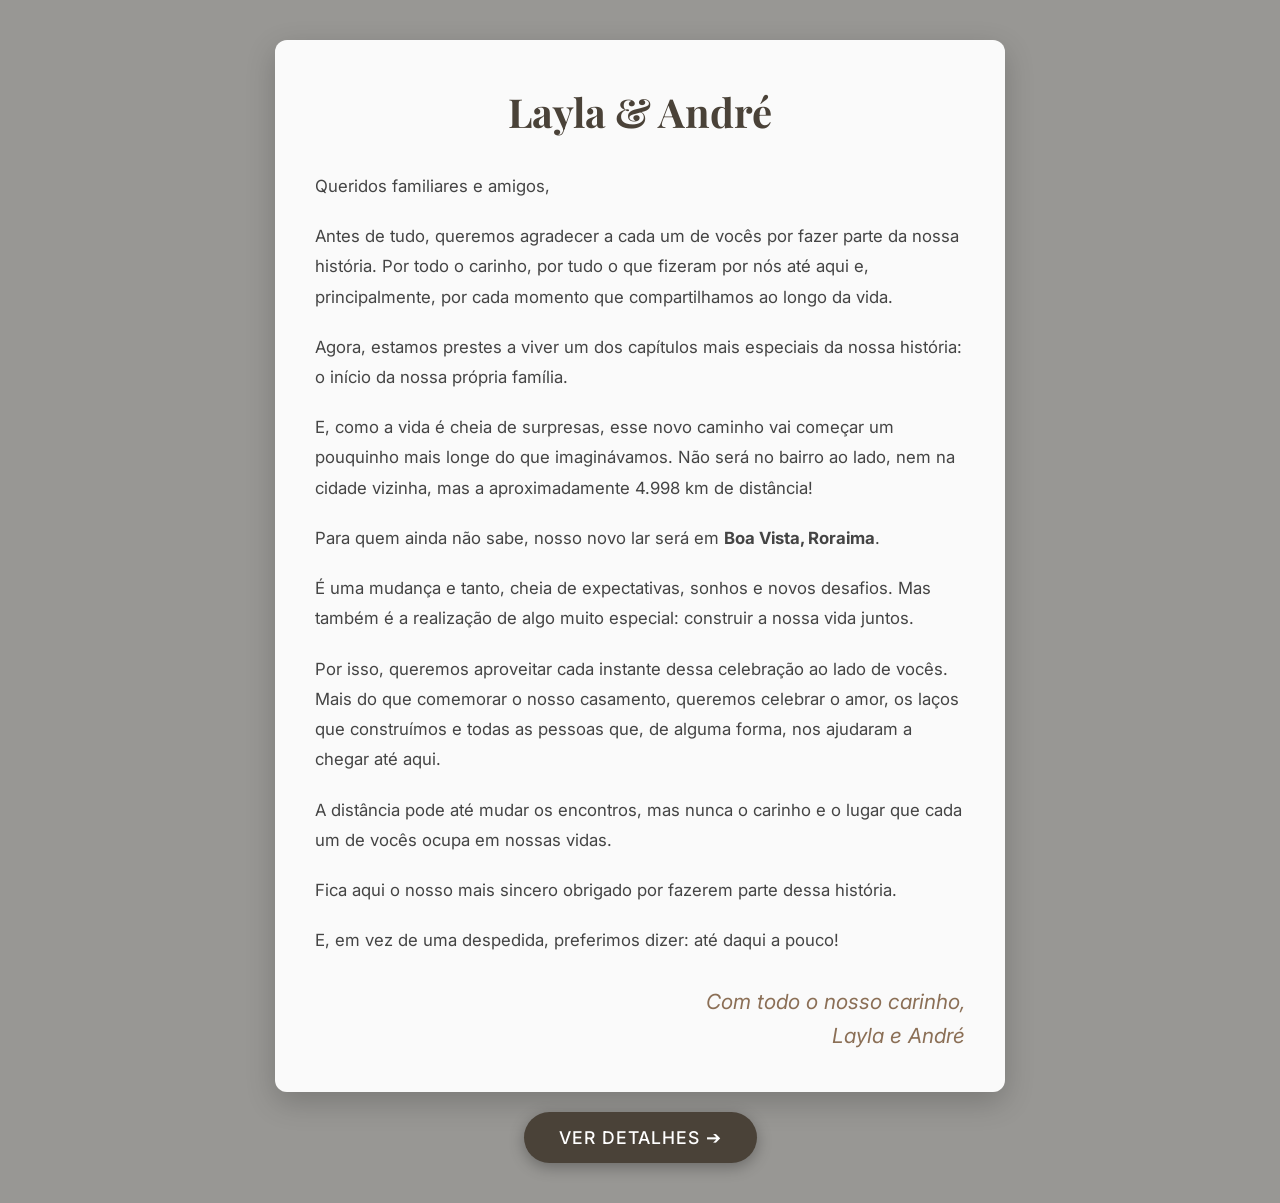
==== commit a5e4987b: "Update index.html" ====
--- a/index.html
+++ b/index.html
@@ -31,9 +31,9 @@
 }
 
 .carta-card h1 {
-    font-family: 'Cormorant Garamond', serif;
+    font-family: 'Playfair Display', serif;
     text-align: center;
-    color: #2c3e50;
+    color: #4a4238;
     margin-top: 0;
     font-size: 2.5rem;
 }
@@ -47,15 +47,15 @@
 
 .assinatura {
     text-align: right;
-    font-family: 'Cormorant Garamond', serif;
+    font-family: 'Playfair Display', serif;
     font-size: 1.3rem;
     font-style: italic;
-    color: #b89753;
+    color: #8b6f56;
     margin-top: 30px;
 }
 
 .btn-entrar {
-    background-color: #b89753;
+    background-color: #4a4238;
     color: white;
     border: none;
     padding: 15px 35px;
@@ -70,7 +70,7 @@
 }
 
 .btn-entrar:hover {
-    background-color: #9f8045;
+    background-color: #383129;
     transform: translateY(-2px);
 }
 
@@ -149,132 +149,130 @@
 
     <!-- CABEÇALHO -->
     <header>
-    <img src="img/monograma.png" alt="Monograma André e Layla" class="monograma">
-    <h1>Layla e André</h1>
-    <p>A Bênção Nupcial</p>
+        <img src="img/monograma.png" alt="Monograma André e Layla" class="monograma">
+        <h1>Layla e André</h1>
+        <p>A Bênção Nupcial</p>
     </header>
 
-    <!-- INFORMAÇÕES DO EVENTO (APENAS CERIMÔNIA) -->
+    <!-- INFORMAÇÕES DO EVENTO (CERIMÔNIA ISOLADA E CENTRALIZADA) -->
     <section id="informacoes">
-    <h2>A Cerimônia</h2>
-    <p style="text-align: center; margin-bottom: 30px; color: #555;">Queridos amigos e familiares, é com imensa alegria que convidamos vocês para testemunharem o nosso sim perante o altar.</p>
-
-    <div style="display: flex; justify-content: center;">
-    <div class="card-local" style="max-width: 500px; width: 100%;">
-    <h3>💍 Cerimônia Religiosa</h3>
-    <p><strong>Local:</strong> Igreja São Sebastião</p>
-    <p><strong>Endereço:</strong> [Endereço Completo da Igreja]</p>
-    <p><strong>Horário:</strong> Dia 16 de janeiro às 14:00 (Sugerimos chegar com 20 min de antecedência)</p>
-
-    <!-- Botão do Google Maps -->
-    <a href="https://maps.google.com/?q=Igreja+Sao+Sebastiao+Juiz+de+Fora" target="_blank" class="btn-maps">
-    📍 Ver no Google Maps
-    </a>
-    </div>
-    </div>
+        <h2>A Cerimônia</h2>
+        <p style="text-align: center; margin-bottom: 25px; color: #555; font-size: 0.95em;">Queridos amigos e familiares, é com imensa alegria que convidamos vocês para testemunharem o nosso sim perante o altar.</p>
+
+        <div class="card-local" style="max-width: 100%; width: 100%; box-sizing: border-box;">
+            <h3>💍 Cerimônia Religiosa</h3>
+            <p><strong>Local:</strong> Igreja São Sebastião</p>
+            <p><strong>Endereço:</strong> Praça Hermenegildo Vilaça - Centro, Juiz de Fora - MG, 36015-510</p>
+            <p><strong>Horário:</strong> Dia 16 de janeiro às 11:00 (Sugerimos chegar com 20 min de antecedência)</p>
+
+            <!-- Botão do Google Maps -->
+            <a href="https://maps.google.com/?q=Igreja+Sao+Sebastiao+Juiz+de+Fora" target="_blank" class="btn-maps">
+                📍 Ver no Google Maps
+            </a>
+        </div>
     </section>
 
     <!-- SEÇÃO DA LISTA DE PRESENTES -->
     <section id="presentes">
-    <h2>Lista de Presentes</h2>
-    <p>Sua presença na nossa cerimônia é o maior presente que poderíamos receber! Mas, se desejar contribuir com os nossos planos, clique em um dos itens abaixo para presentear via PIX:</p>
-
-    <!-- GRADE DE PRESENTES -->
-    <div class="grid-presentes">
-    <div class="card-presente" onclick="abrirModal('Renovação do Noivo', 'qr-50.png', 'R$ 50,00', '00020101021226740014BR.GOV.BCB.PIX0126acnascimento2010@gmail.com0222Pagamento acnascimento520400005303986540550.005802BR5925ANDRE CARDOZO DO NASCIMEN6012JUIZ DE FORA62290525QRCCKAK2TtBZLiu54DkXDmujJ63049EF9')">
-    <span class="emoji-presente">🩲</span>
-    <h4>Renovação do Guarda-roupa do Noivo</h4>
-    <p>Ajuda a não andar mais mulambo.</p>
-    <strong>R$ 50,00</strong>
-    </div>
-
-    <div class="card-presente" onclick="abrirModal('Combustível Fitness', 'qr-75.png', 'R$ 75,00', '00020101021226740014BR.GOV.BCB.PIX0126acnascimento2010@gmail.com0222Pagamento acnascimento520400005303986540575.005802BR5925ANDRE CARDOZO DO NASCIMEN6012JUIZ DE FORA62290525QRCCzbhcBrjyyV6ghL4CuPtSO6304D441')">
-    <span class="emoji-presente">🥜</span>
-    <h4>Combustível Fitness</h4>
-    <p>Patrocinar o estoque de Whey e creatina pros noivos.</p>
-    <strong>R$ 75,00</strong>
-    </div>
-
-    <div class="card-presente" onclick="abrirModal('Paz Matinal', 'qr-100.png', 'R$ 100,00', '00020101021226740014BR.GOV.BCB.PIX0126acnascimento2010@gmail.com0222Pagamento acnascimento5204000053039865406100.005802BR5925ANDRE CARDOZO DO NASCIMEN6012JUIZ DE FORA62290525QRCCSbztF8o6ycSG9rluqnuFu6304B1A3')">
-    <span class="emoji-presente">☕</span>
-    <h4>Paz Matinal</h4>
-    <p>Pó de café excelente para começar bem o dia.</p>
-    <strong>R$ 100,00</strong>
-    </div>
-
-    <div class="card-presente" onclick="abrirModal('Manutenção da Armadura', 'qr-150.png', 'R$ 150,00', '00020101021226740014BR.GOV.BCB.PIX0126acnascimento2010@gmail.com0222Pagamento acnascimento5204000053039865406150.005802BR5925ANDRE CARDOZO DO NASCIMEN6012JUIZ DE FORA62290525QRCCHXlioe3TQ0HG47uGfuFfj63048073')">
-    <span class="emoji-presente">🐟</span>
-    <h4>Comida típica de Boa Vista</h4>
-    <p>Ajudar a pagar um prato de Matrinxã em BV-RR</p>
-    <strong>R$ 150,00</strong>
-    </div>
-
-    <div class="card-presente" onclick="abrirModal('Gasolina da Lua de Mel', 'qr-200.png', 'R$ 200,00', '00020101021226740014BR.GOV.BCB.PIX0126acnascimento2010@gmail.com0222Pagamento acnascimento5204000053039865406200.005802BR5925ANDRE CARDOZO DO NASCIMEN6012JUIZ DE FORA62290525QRCCfGahlIFvUMZmXkhf1q5cn63048022')">
-    <span class="emoji-presente">🚗</span>
-    <h4>Gasolina da Lua de Mel</h4>
-    <p>Um tanque cheio para nossa viagem de carro!</p>
-    <strong>R$ 200,00</strong>
-    </div>
-
-    <div class="card-presente" onclick="abrirModal('Equipamentos de Sobrevivência', 'qr-300.png', 'R$ 300,00', '00020101021226740014BR.GOV.BCB.PIX0126acnascimento2010@gmail.com0222Pagamento acnascimento5204000053039865406300.005802BR5925ANDRE CARDOZO DO NASCIMEN6012JUIZ DE FORA62290525QRCCLaafGj1c4i1E0Jf9GZv7y6304F285')">
-    <span class="emoji-presente">🎒</span>
-    <h4>Sobrevivência</h4>
-    <p>Investir em equipamentos para nossas trilhas.</p>
-    <strong>R$ 300,00</strong>
-    </div>
-
-    <div class="card-presente" onclick="abrirModal('Jantar de Recém-casados', 'qr-400.png', 'R$ 400,00', '00020101021226740014BR.GOV.BCB.PIX0126acnascimento2010@gmail.com0222Pagamento acnascimento5204000053039865406400.005802BR5925ANDRE CARDOZO DO NASCIMEN6012JUIZ DE FORA62290525QRCCqCvkHiY50wBklSogMLdP56304E078')">
-    <span class="emoji-presente">🍷</span>
-    <h4>Jantar Romântico</h4>
-    <p>Prometemos não gastar tudo em comida de rua dessa vez!</p>
-    <strong>R$ 400,00</strong>
-    </div>
-
-    <div class="card-presente" onclick="abrirModal('Segurança da Noiva', 'qr-500.png', 'R$ 500,00', '00020101021226740014BR.GOV.BCB.PIX0126acnascimento2010@gmail.com0222Pagamento acnascimento5204000053039865406500.005802BR5925ANDRE CARDOZO DO NASCIMEN6012JUIZ DE FORA62290525QRCCrEB8v54b62D9iiFxdQjaj630459CE')">
-    <span class="emoji-presente">🏠</span>
-    <h4>Casa nova</h4>
-    <p>Ajudar nas próximas mudanças .</p>
-    <strong>R$ 500,00</strong>
-    </div>
-
-    <div class="card-presente" onclick="abrirModal('Fundo do Primeiro Carro', 'qr-750.png', 'R$ 750,00', '00020101021226740014BR.GOV.BCB.PIX0126acnascimento2010@gmail.com0222Pagamento acnascimento5204000053039865406750.005802BR5925ANDRE CARDOZO DO NASCIMEN6012JUIZ DE FORA62290525QRCCTcpaPPyv3vju2Gs0iDv476304F270')">
-    <span class="emoji-presente">🚘</span>
-    <h4>Primeiro Carro</h4>
-    <p>Ajudinha pra gente se despedir do BlaBlaCar e ClickBus!</p>
-    <strong>R$ 750,00</strong>
-    </div>
-
-    <div class="card-presente" onclick="abrirModal('Investidor Anjo', 'qr-1000.png', 'R$ 1.000,00', '00020101021226740014BR.GOV.BCB.PIX0126acnascimento2010@gmail.com0222Pagamento acnascimento52040000530398654071000.005802BR5925ANDRE CARDOZO DO NASCIMEN6012JUIZ DE FORA62290525QRCCPCsJjJ4HS8RSOKpC414J76304448E')">
-    <span class="emoji-presente">👼</span>
-    <h4>Investidor Anjo</h4>
-    <p>Ajuda direta na faculdade dos filhos</p>
-    <strong>R$ 1.000,00</strong>
-    </div>
-    </div>
+        <h2>Lista de Presentes</h2>
+        <p>Sua presença na nossa cerimônia é o maior presente que poderíamos receber! Mas, se desejar contribuir com os nossos planos, clique em um dos itens abaixo para presentear via PIX:</p>
+
+        <!-- GRADE DE PRESENTES -->
+        <div class="grid-presentes">
+            <div class="card-presente" onclick="abrirModal('Renovação do Noivo', 'qr-50.png', 'R$ 50,00', '00020101021226740014BR.GOV.BCB.PIX0126acnascimento2010@gmail.com0222Pagamento acnascimento520400005303986540550.005802BR5925ANDRE CARDOZO DO NASCIMEN6012JUIZ DE FORA62290525QRCCKAK2TtBZLiu54DkXDmujJ63049EF9')">
+                <span class="emoji-presente">🩲</span>
+                <h4>Renovação do Guarda-roupa do Noivo</h4>
+                <p>Ajuda a não andar mais mulambo.</p>
+                <strong>R$ 50,00</strong>
+            </div>
+
+            <div class="card-presente" onclick="abrirModal('Combustível Fitness', 'qr-75.png', 'R$ 75,00', '00020101021226740014BR.GOV.BCB.PIX0126acnascimento2010@gmail.com0222Pagamento acnascimento520400005303986540575.005802BR5925ANDRE CARDOZO DO NASCIMEN6012JUIZ DE FORA62290525QRCCzbhcBrjyyV6ghL4CuPtSO6304D441')">
+                <span class="emoji-presente">🥜</span>
+                <h4>Combustível Fitness</h4>
+                <p>Patrocinar o estoque de Whey e creatina pros noivos.</p>
+                <strong>R$ 75,00</strong>
+            </div>
+
+            <div class="card-presente" onclick="abrirModal('Paz Matinal', 'qr-100.png', 'R$ 100,00', '00020101021226740014BR.GOV.BCB.PIX0126acnascimento2010@gmail.com0222Pagamento acnascimento5204000053039865406100.005802BR5925ANDRE CARDOZO DO NASCIMEN6012JUIZ DE FORA62290525QRCCSbztF8o6ycSG9rluqnuFu6304B1A3')">
+                <span class="emoji-presente">☕</span>
+                <h4>Paz Matinal</h4>
+                <p>Pó de café excelente para começar bem o dia.</p>
+                <strong>R$ 100,00</strong>
+            </div>
+
+            <div class="card-presente" onclick="abrirModal('Manutenção da Armadura', 'qr-150.png', 'R$ 150,00', '00020101021226740014BR.GOV.BCB.PIX0126acnascimento2010@gmail.com0222Pagamento acnascimento5204000053039865406150.005802BR5925ANDRE CARDOZO DO NASCIMEN6012JUIZ DE FORA62290525QRCCHXlioe3TQ0HG47uGfuFfj63048073')">
+                <span class="emoji-presente">🐟</span>
+                <h4>Comida típica de Boa Vista</h4>
+                <p>Ajudar a pagar um prato de Matrinxã em BV-RR</p>
+                <strong>R$ 150,00</strong>
+            </div>
+
+            <div class="card-presente" onclick="abrirModal('Gasolina da Lua de Mel', 'qr-200.png', 'R$ 200,00', '00020101021226740014BR.GOV.BCB.PIX0126acnascimento2010@gmail.com0222Pagamento acnascimento5204000053039865406200.005802BR5925ANDRE CARDOZO DO NASCIMEN6012JUIZ DE FORA62290525QRCCfGahlIFvUMZmXkhf1q5cn63048022')">
+                <span class="emoji-presente">🚗</span>
+                <h4>Gasolina da Lua de Mel</h4>
+                <p>Um tanque cheio para nossa viagem de carro!</p>
+                <strong>R$ 200,00</strong>
+            </div>
+
+            <div class="card-presente" onclick="abrirModal('Equipamentos de Sobrevivência', 'qr-300.png', 'R$ 300,00', '00020101021226740014BR.GOV.BCB.PIX0126acnascimento2010@gmail.com0222Pagamento acnascimento5204000053039865406300.005802BR5925ANDRE CARDOZO DO NASCIMEN6012JUIZ DE FORA62290525QRCCLaafGj1c4i1E0Jf9GZv7y6304F285')">
+                <span class="emoji-presente">🎒</span>
+                <h4>Sobrevivência</h4>
+                <p>Investir em equipamentos para nossas trilhas.</p>
+                <strong>R$ 300,00</strong>
+            </div>
+
+            <div class="card-presente" onclick="abrirModal('Jantar de Recém-casados', 'qr-400.png', 'R$ 400,00', '00020101021226740014BR.GOV.BCB.PIX0126acnascimento2010@gmail.com0222Pagamento acnascimento5204000053039865406400.005802BR5925ANDRE CARDOZO DO NASCIMEN6012JUIZ DE FORA62290525QRCCqCvkHiY50wBklSogMLdP56304E078')">
+                <span class="emoji-presente">🍷</span>
+                <h4>Jantar Romântico</h4>
+                <p>Prometemos não gastar tudo em comida de rua dessa vez!</p>
+                <strong>R$ 400,00</strong>
+            </div>
+
+            <div class="card-presente" onclick="abrirModal('Segurança da Noiva', 'qr-500.png', 'R$ 500,00', '00020101021226740014BR.GOV.BCB.PIX0126acnascimento2010@gmail.com0222Pagamento acnascimento5204000053039865406500.005802BR5925ANDRE CARDOZO DO NASCIMEN6012JUIZ DE FORA62290525QRCCrEB8v54b62D9iiFxdQjaj630459CE')">
+                <span class="emoji-presente">🏠</span>
+                <h4>Casa nova</h4>
+                <p>Ajudar nas próximas mudanças .</p>
+                <strong>R$ 500,00</strong>
+            </div>
+
+            <div class="card-presente" onclick="abrirModal('Fundo do Primeiro Carro', 'qr-750.png', 'R$ 750,00', '00020101021226740014BR.GOV.BCB.PIX0126acnascimento2010@gmail.com0222Pagamento acnascimento5204000053039865406750.005802BR5925ANDRE CARDOZO DO NASCIMEN6012JUIZ DE FORA62290525QRCCTcpaPPyv3vju2Gs0iDv476304F270')">
+                <span class="emoji-presente">🚘</span>
+                <h4>Primeiro Carro</h4>
+                <p>Ajudinha pra gente se despedir do BlaBlaCar e ClickBus!</p>
+                <strong>R$ 750,00</strong>
+            </div>
+
+            <div class="card-presente" onclick="abrirModal('Investidor Anjo', 'qr-1000.png', 'R$ 1.000,00', '00020101021226740014BR.GOV.BCB.PIX0126acnascimento2010@gmail.com0222Pagamento acnascimento52040000530398654071000.005802BR5925ANDRE CARDOZO DO NASCIMEN6012JUIZ DE FORA62290525QRCCPCsJjJ4HS8RSOKpC414J76304448E')">
+                <span class="emoji-presente">👼</span>
+                <h4>Investidor Anjo</h4>
+                <p>Ajuda direta na faculdade dos filhos</p>
+                <strong>R$ 1.000,00</strong>
+            </div>
+        </div>
     </section>
 
     <!-- JANELA FLUTUANTE DO QR CODE E PIX COPIA E COLA -->
     <div id="modal-presente" class="modal-overlay">
-    <div class="modal-content" style="max-width: 400px; text-align: center;">
-    <span class="fechar-modal" onclick="fecharModal()">&times;</span>
-    <h3 id="modal-titulo" style="color: #4a4238; margin-top: 0;">Título</h3>
-    <p style="font-size: 0.95em; color: #555;">Muito obrigado por nos presentear! ❤️</p>
-
-    <!-- QR Code para quem abrir no computador -->
-    <img id="modal-img-qr" src="" alt="QR Code Pix" width="150" style="margin: 5px 0; border-radius: 8px;">
-    <p style="font-size: 1.1em; color: #2e7d32; margin: 5px 0;"><strong>Valor: <span id="modal-valor"></span></strong></p>
-
-    <hr style="border: 0; border-top: 1px solid #eee; margin: 10px 0;">
-
-    <!-- Código Pix Copia e Cola específico do item -->
-    <p style="font-size: 0.85em; color: #666; margin-bottom: 3px;">Está pelo celular? Copie o código Pix abaixo:</p>
-    <div class="pix-copia-cola-box" id="texto-pix"></div>
-
-    <button class="btn-copiar" onclick="copiarChavePix()">
-    📋 Copiar Código Pix
-    </button>
-    <p id="aviso-copiado" style="font-size: 0.8em; color: #2e7d32; margin-top: 5px; display: none;">✔ Código Pix copiado com sucesso!</p>
-    </div>
+        <div class="modal-content" style="max-width: 400px; text-align: center;">
+            <span class="fechar-modal" onclick="fecharModal()">&times;</span>
+            <h3 id="modal-titulo" style="color: #4a4238; margin-top: 0;">Título</h3>
+            <p style="font-size: 0.95em; color: #555;">Muito obrigado por nos presentear! ❤️</p>
+
+            <!-- QR Code para quem abrir no computador -->
+            <img id="modal-img-qr" src="" alt="QR Code Pix" width="150" style="margin: 5px 0; border-radius: 8px;">
+            <p style="font-size: 1.1em; color: #2e7d32; margin: 5px 0;"><strong>Valor: <span id="modal-valor"></span></strong></p>
+
+            <hr style="border: 0; border-top: 1px solid #eee; margin: 10px 0;">
+
+            <!-- Código Pix Copia e Cola específico do item -->
+            <p style="font-size: 0.85em; color: #666; margin-bottom: 3px;">Está pelo celular? Copie o código Pix abaixo:</p>
+            <div class="pix-copia-cola-box" id="texto-pix"></div>
+
+            <button class="btn-copiar" onclick="copiarChavePix()">
+                📋 Copiar Código Pix
+            </button>
+            <p id="aviso-copiado" style="font-size: 0.8em; color: #2e7d32; margin-top: 5px; display: none;">✔ Código Pix copiado com sucesso!</p>
+        </div>
     </div>
 
 </div>
